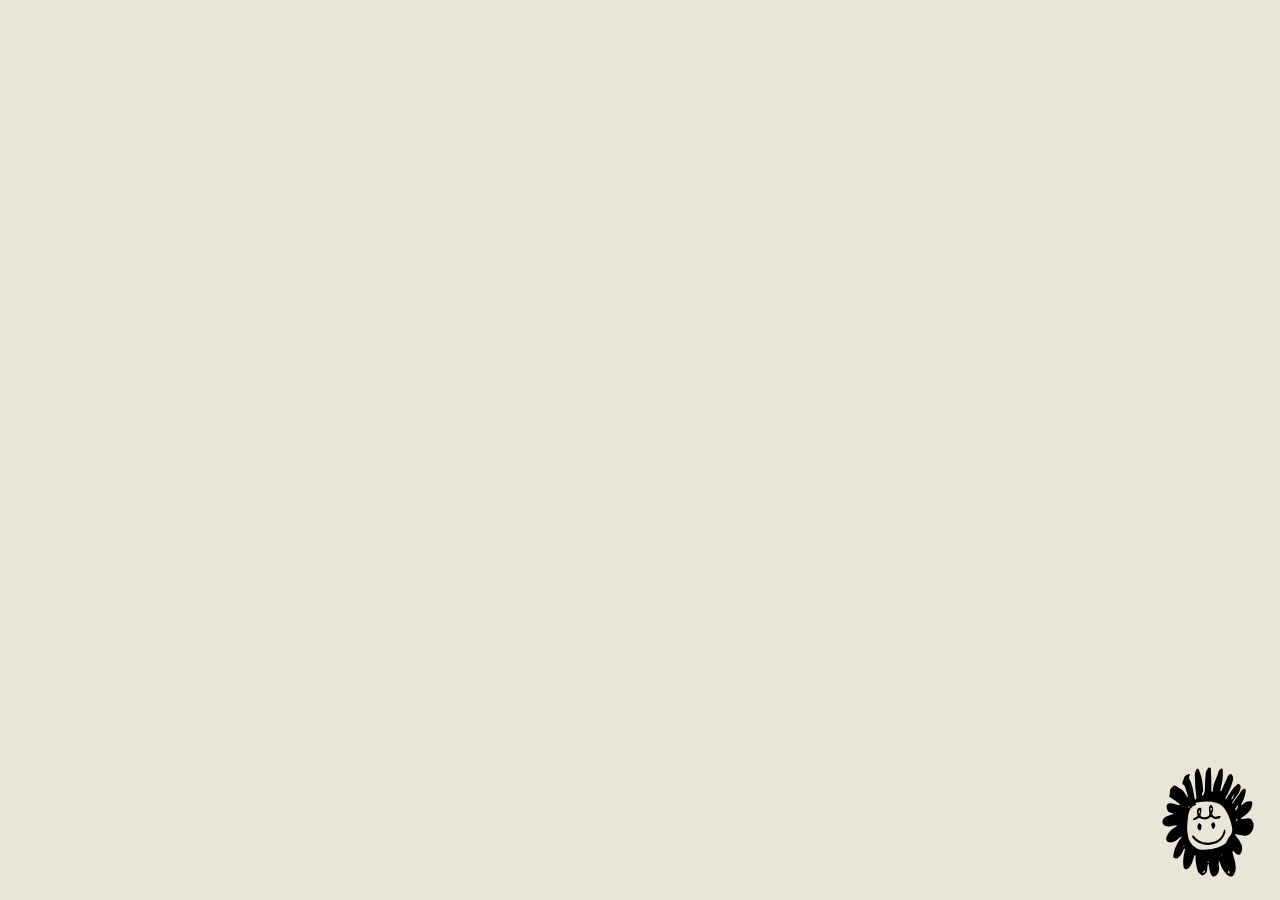
==== pages/about.html @ a0a627a4 "Projects page" ====
<!DOCTYPE html>
<html lang="en">
  <head>
    <meta charset="UTF-8" />
    <meta name="viewport" content="width=device-width, initial-scale=1.0" />
    <link rel="stylesheet" href="../styles/layout.css" />
    <title>O meni</title>
  </head>
  <body>
    <main></main>
    <footer>
      <div></div>
      <a href="../index.html">
        <img class="home-flower" src="../images/SVG/home_flower.svg" />
      </a>
    </footer>
  </body>
</html>
---- styles/layout.css ----
@import url("https://fonts.googleapis.com/css2?family=Space+Mono:ital,wght@0,400;0,700;1,400;1,700&display=swap");

.space-mono-regular {
  font-family: "Space Mono", monospace;
  font-weight: 400;
  font-style: normal;
}

.space-mono-bold {
  font-family: "Space Mono", monospace;
  font-weight: 700;
  font-style: normal;
}

.space-mono-regular-italic {
  font-family: "Space Mono", monospace;
  font-weight: 400;
  font-style: italic;
}

.space-mono-bold-italic {
  font-family: "Space Mono", monospace;
  font-weight: 700;
  font-style: italic;
}

* {
  margin: 0;
  padding: 0;
  box-sizing: border-box;
  background-color: #e9e6d8;

  font-family: "Space Mono", monospace;
  font-weight: 400;
  font-style: normal;
}

html,
body {
  width: 100%;
  height: 100%;
  padding: 1rem;
}
body {
  display: flex;
  flex-direction: column;
}

footer {
  display: flex;
  justify-content: space-between;
  align-items: end;
}

footer a {
  color: black;
  font-style: italic;
  font-size: large;
}

a {
  text-decoration: none;
}

main {
  display: flex;
  flex: 1;
  flex-direction: column;
  align-items: center;
  justify-content: center;
  padding: 2rem;
}

.container {
  display: flex;
  flex-direction: column;
  gap: 3rem;
  align-items: center;
  justify-content: center;
}

.row-wrapper {
  display: flex;
  gap: 3rem;
}

.logo-image {
  height: 8rem;
}

.home-flower {
  height: 8rem;
  position: fixed;
  bottom: 1rem;
  right: 1rem;
}

.home-flower:hover {
  transform: rotate(20deg);
  cursor: pointer;
}
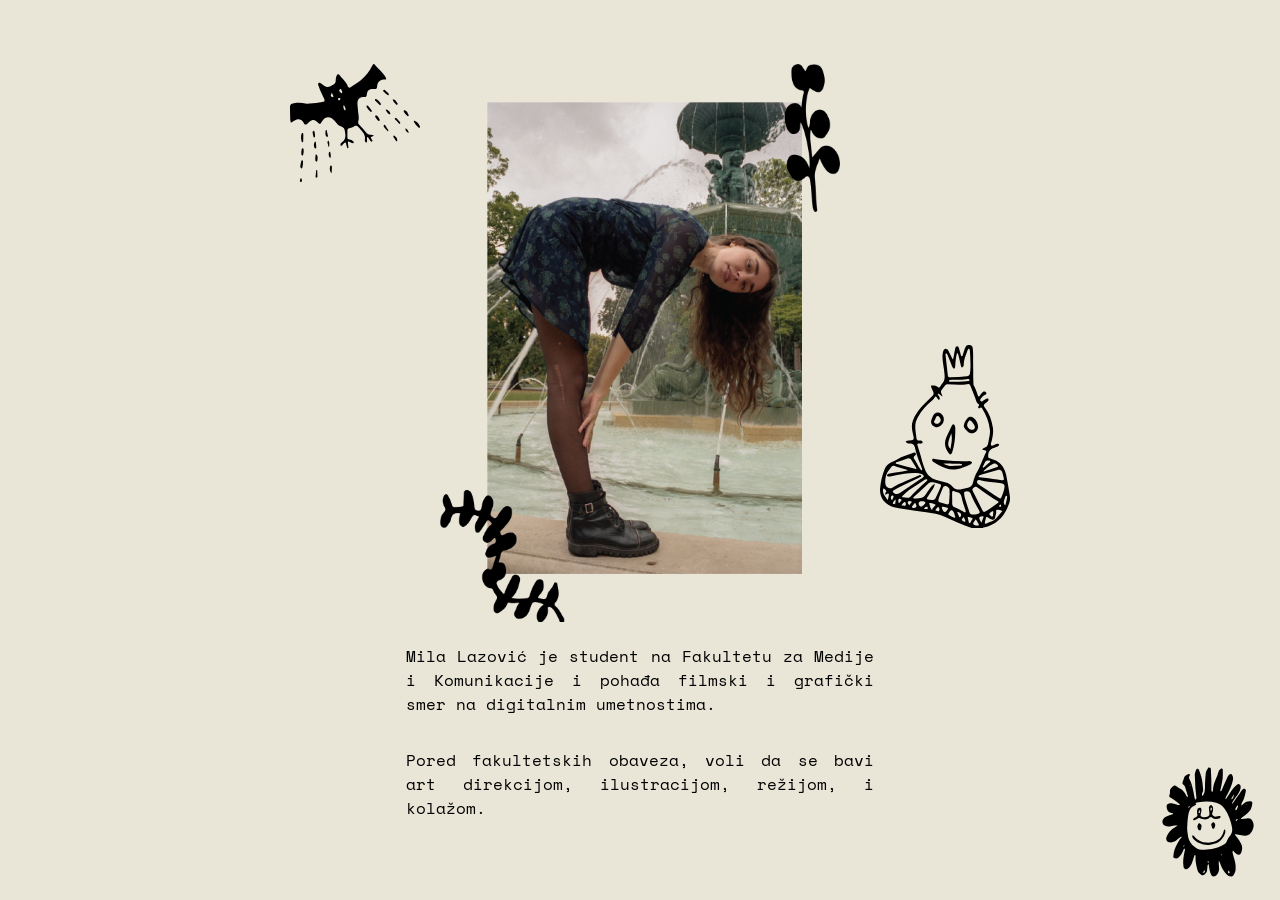
==== commit 3d57632d: "added rest of portolio" ====
--- a/pages/about.html
+++ b/pages/about.html
@@ -4,10 +4,26 @@
     <meta charset="UTF-8" />
     <meta name="viewport" content="width=device-width, initial-scale=1.0" />
     <link rel="stylesheet" href="../styles/layout.css" />
+    <link rel="stylesheet" href="../styles/about.css" />
     <title>O meni</title>
   </head>
   <body>
-    <main></main>
+    <main>
+      <div class="about-me-container">
+        <img id="bat" src="../images/bat.svg" alt="" />
+        <img src="../images/about-me.png" class="about-me" />
+        <img id="henry" src="../images/henry.svg" alt="" />
+      </div>
+
+      <p>
+        Mila Lazović je student na Fakultetu za Medije i Komunikacije i pohađa
+        filmski i grafički smer na digitalnim umetnostima.
+      </p>
+      <p>
+        Pored fakultetskih obaveza, voli da se bavi art direkcijom,
+        ilustracijom, režijom, i kolažom.
+      </p>
+    </main>
     <footer>
       <div></div>
       <a href="../index.html">
--- a/styles/layout.css
+++ b/styles/layout.css
@@ -79,8 +79,14 @@
   justify-content: center;
 }
 
-.row-wrapper {
+.row {
   display: flex;
+  gap: 3rem;
+}
+
+.column {
+  display: flex;
+  flex-direction: column;
   gap: 3rem;
 }
 
--- a/styles/about.css
+++ b/styles/about.css
@@ -0,0 +1,61 @@
+.about-me-container {
+  position: relative;
+}
+
+.about-me {
+  width: 400px;
+}
+
+p {
+  width: 500px;
+  padding: 1rem;
+  box-sizing: border-box;
+  text-align: justify;
+}
+
+#bat {
+  width: 130px;
+  top: 0;
+  left: -150px;
+  position: absolute;
+  background: transparent;
+  animation: rotate-bat 2s steps(1) infinite;
+  transform-origin: center center;
+}
+
+#henry {
+  width: 130px;
+  position: absolute;
+  bottom: 100px;
+  right: -170px;
+  animation: rotate-henry 2s steps(1) infinite;
+  background: transparent;
+}
+
+@keyframes rotate-bat {
+  0% {
+    transform: rotate(0deg);
+  }
+
+  50% {
+    transform: rotate(30deg);
+  }
+
+  100% {
+    transform: rotate(0deg);
+  }
+}
+
+@keyframes rotate-henry {
+  0% {
+    transform: rotate(0deg);
+  }
+
+  50% {
+    transform: rotate(-15deg);
+  }
+
+  100% {
+    transform: rotate(0deg);
+  }
+}
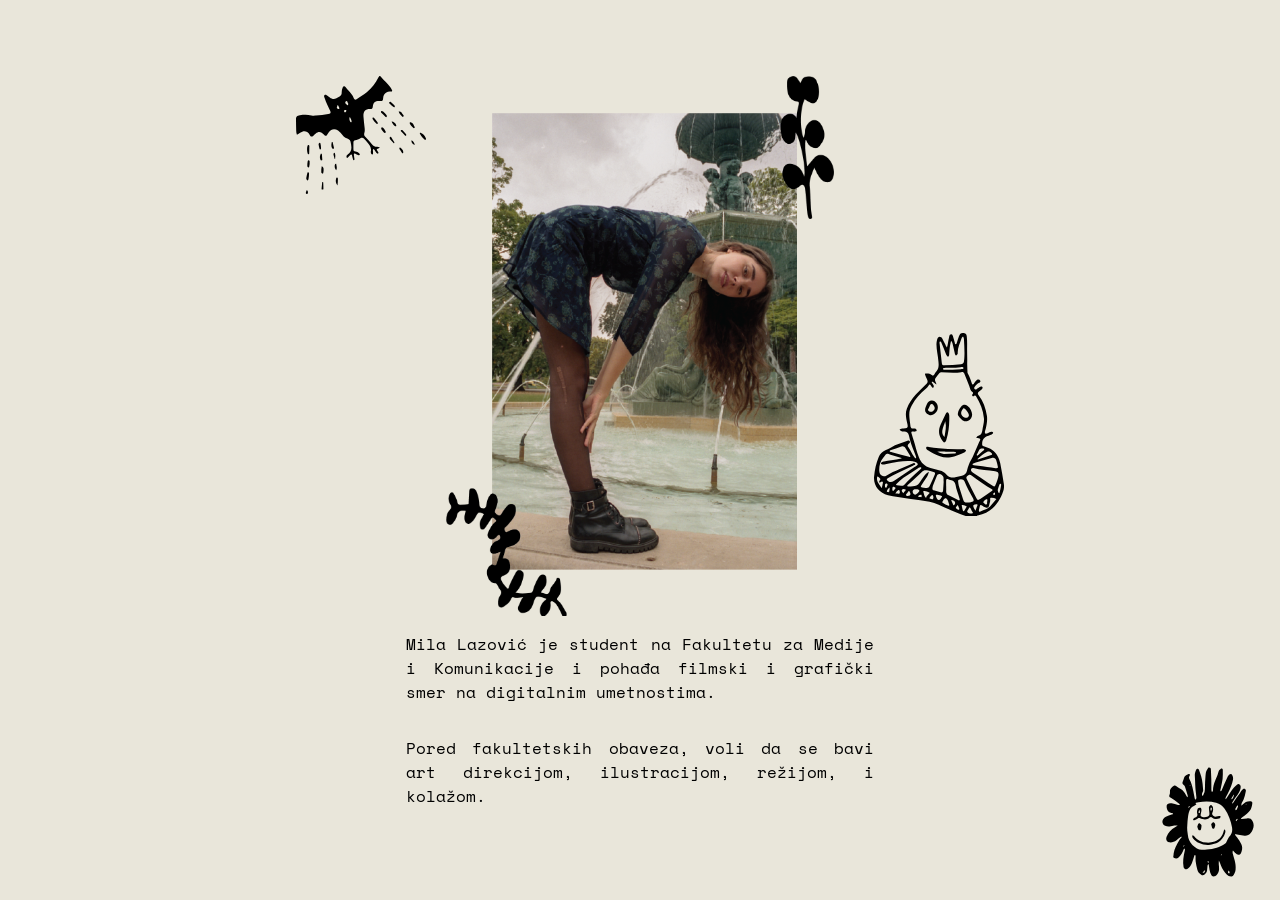
==== commit 4307eae0: "promena naslova na svim stranicama" ====
--- a/pages/about.html
+++ b/pages/about.html
@@ -5,7 +5,7 @@
     <meta name="viewport" content="width=device-width, initial-scale=1.0" />
     <link rel="stylesheet" href="../styles/layout.css" />
     <link rel="stylesheet" href="../styles/about.css" />
-    <title>O meni</title>
+    <title>o meni</title>
   </head>
   <body>
     <main>
--- a/styles/layout.css
+++ b/styles/layout.css
@@ -28,7 +28,7 @@
   margin: 0;
   padding: 0;
   box-sizing: border-box;
-  background-color: #e9e6d8;
+  background-color: #e9e6da;
 
   font-family: "Space Mono", monospace;
   font-weight: 400;
--- a/styles/about.css
+++ b/styles/about.css
@@ -1,9 +1,10 @@
 .about-me-container {
   position: relative;
+  height: 60vh;
 }
 
 .about-me {
-  width: 400px;
+  height: 100%;
 }
 
 p {
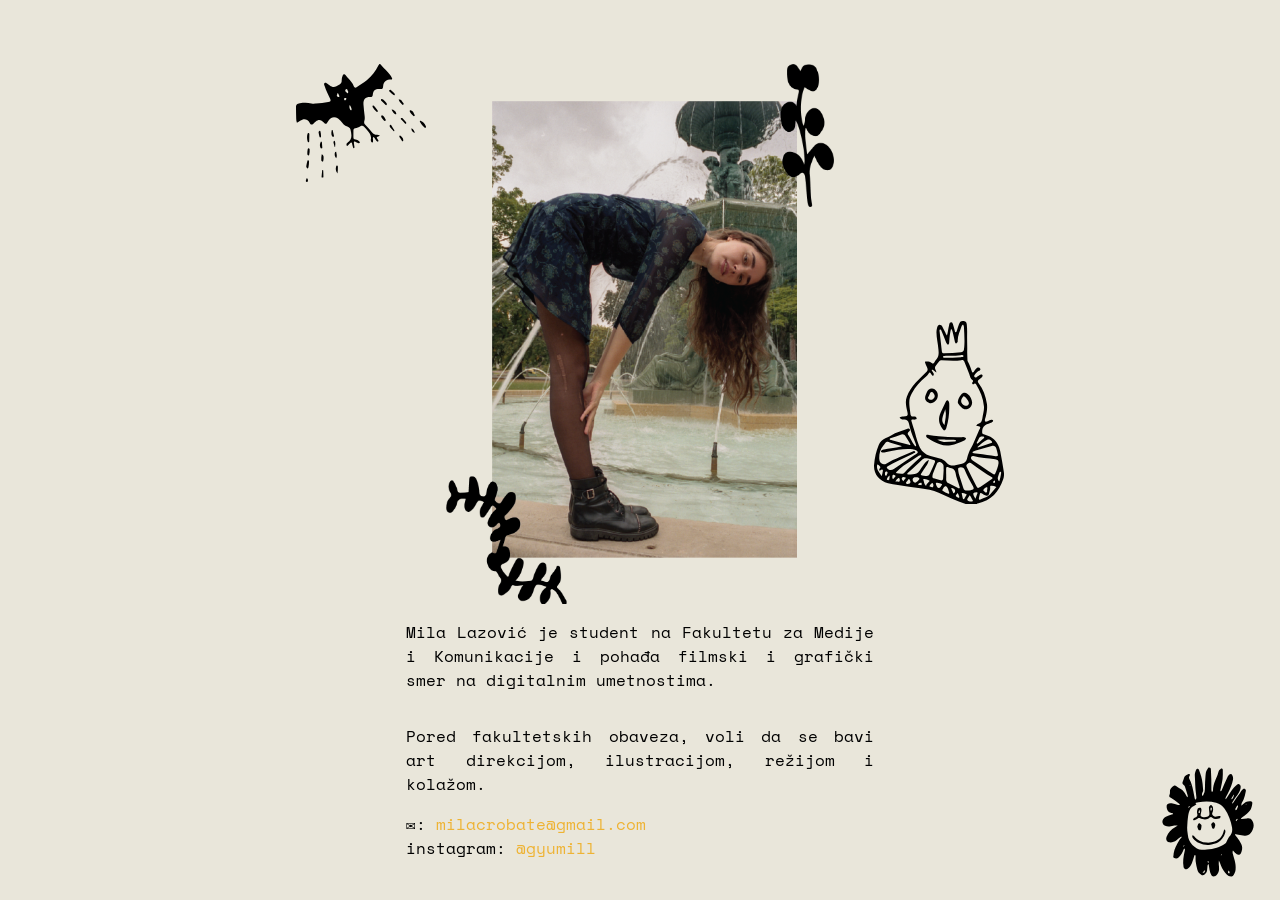
==== commit 860bd25a: "dodata majica i film" ====
--- a/pages/about.html
+++ b/pages/about.html
@@ -5,7 +5,7 @@
     <meta name="viewport" content="width=device-width, initial-scale=1.0" />
     <link rel="stylesheet" href="../styles/layout.css" />
     <link rel="stylesheet" href="../styles/about.css" />
-    <title>o meni</title>
+    <title>O meni</title>
   </head>
   <body>
     <main>
@@ -21,8 +21,19 @@
       </p>
       <p>
         Pored fakultetskih obaveza, voli da se bavi art direkcijom,
-        ilustracijom, režijom, i kolažom.
+        ilustracijom, režijom i kolažom.
       </p>
+      <div class="socials">
+        <p>
+          ✉: <a href="mailto:milacrobate@gmail.com">milacrobate@gmail.com</a>
+        </p>
+        <p>
+          instagram:
+          <a href="https://www.instagram.com/gyumill/" target="_blank"
+            >@gyumill</a
+          >
+        </p>
+      </div>
     </main>
     <footer>
       <div></div>
--- a/styles/layout.css
+++ b/styles/layout.css
@@ -105,3 +105,11 @@
   transform: rotate(20deg);
   cursor: pointer;
 }
+
+.details a {
+  color: #eeb334;
+}
+
+.details a:hover {
+  color: #c09027;
+}
--- a/styles/about.css
+++ b/styles/about.css
@@ -60,3 +60,15 @@
     transform: rotate(0deg);
   }
 }
+
+.socials p {
+  padding: 0rem 1rem;
+}
+
+.socials a {
+  color: #eeb334;
+}
+
+.socials a:hover {
+  color: #c09027;
+}
